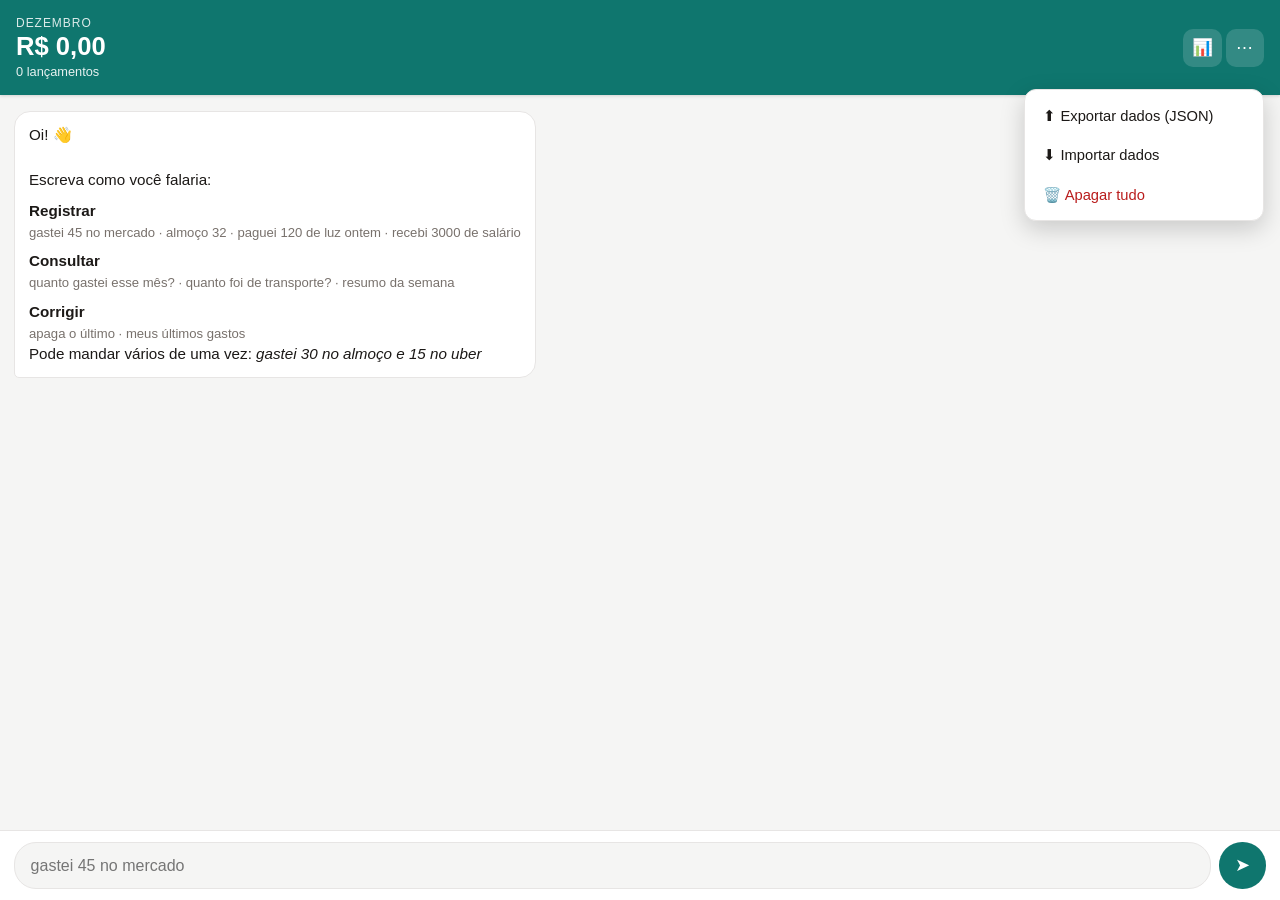
==== pwa/index.html @ ca09c341 "finance-bot: bot de gastos por conversa + PWA Interpretador duplo: regras locais (custo zero) ou Cla" ====
<!doctype html>
<html lang="pt-BR">
<head>
<meta charset="utf-8">
<meta name="viewport" content="width=device-width, initial-scale=1, viewport-fit=cover">
<title>Gastos</title>

<link rel="manifest" href="./manifest.json">
<link rel="icon" href="./icons/icon-192.png">
<link rel="apple-touch-icon" href="./icons/icon-192.png">
<meta name="theme-color" content="#0f766e">
<meta name="apple-mobile-web-app-capable" content="yes">
<meta name="apple-mobile-web-app-status-bar-style" content="black-translucent">
<meta name="apple-mobile-web-app-title" content="Gastos">
<meta name="description" content="Controle de gastos por conversa. Funciona offline, os dados ficam no seu aparelho.">

<link rel="stylesheet" href="./styles.css">
</head>
<body>

<header>
  <div class="cab-info">
    <div class="cab-mes" id="mes">—</div>
    <div class="cab-total" id="total">R$ 0,00</div>
    <div class="cab-saldo" id="saldo"></div>
  </div>
  <div class="cab-acoes">
    <button id="instalar" hidden title="Instalar app">⬇︎</button>
    <button id="resumo" title="Resumo do mês">📊</button>
    <button id="menu-btn" title="Menu" aria-haspopup="true">⋯</button>
  </div>

  <div id="menu" hidden role="menu">
    <button id="exportar" role="menuitem">⬆︎ Exportar dados (JSON)</button>
    <button id="importar" role="menuitem">⬇︎ Importar dados</button>
    <button id="apagar-tudo" role="menuitem" class="perigo">🗑️ Apagar tudo</button>
  </div>
</header>

<main id="feed" aria-live="polite"></main>

<form id="form" autocomplete="off">
  <input id="entrada" type="text" inputmode="text"
         placeholder="gastei 45 no mercado" aria-label="Nova mensagem">
  <button type="submit" aria-label="Enviar">➤</button>
</form>

<input type="file" id="arquivo" accept="application/json,.json" hidden>

<script src="./parser.js"></script>
<script src="./app.js"></script>
</body>
</html>
---- pwa/styles.css ----
:root {
  --bg: #f5f5f4;
  --superficie: #ffffff;
  --borda: #e7e5e4;
  --texto: #1c1917;
  --suave: #78716c;
  --acento: #0f766e;
  --acento-texto: #ffffff;
  --bolha-eu: #0f766e;
  --bolha-bot: #ffffff;
  --perigo: #b91c1c;
}

@media (prefers-color-scheme: dark) {
  :root {
    --bg: #1c1917;
    --superficie: #292524;
    --borda: #44403c;
    --texto: #f5f5f4;
    --suave: #a8a29e;
    --acento: #14b8a6;
    --acento-texto: #052e2b;
    --bolha-eu: #0f766e;
    --bolha-bot: #292524;
    --perigo: #f87171;
  }
}

* { box-sizing: border-box; }

html, body {
  margin: 0;
  height: 100%;
  overscroll-behavior: none;
}

body {
  display: flex;
  flex-direction: column;
  background: var(--bg);
  color: var(--texto);
  font: 16px/1.5 -apple-system, BlinkMacSystemFont, "Segoe UI", Roboto,
        "Helvetica Neue", Arial, sans-serif;
  -webkit-font-smoothing: antialiased;
}

/* ------------------------------------------------------------- cabeçalho */

header {
  position: relative;
  display: flex;
  align-items: center;
  justify-content: space-between;
  gap: .75rem;
  padding: calc(env(safe-area-inset-top) + .9rem) 1rem .9rem;
  background: var(--acento);
  color: var(--acento-texto);
  box-shadow: 0 1px 3px rgb(0 0 0 / .15);
  z-index: 10;
}

.cab-mes {
  font-size: .75rem;
  text-transform: uppercase;
  letter-spacing: .08em;
  opacity: .85;
}

.cab-total {
  font-size: 1.6rem;
  font-weight: 700;
  line-height: 1.15;
  font-variant-numeric: tabular-nums;
}

.cab-saldo {
  font-size: .8rem;
  opacity: .9;
  font-variant-numeric: tabular-nums;
}

.cab-acoes { display: flex; gap: .25rem; }

header button {
  background: rgb(255 255 255 / .15);
  color: inherit;
  border: 0;
  border-radius: 10px;
  width: 2.4rem;
  height: 2.4rem;
  font-size: 1.05rem;
  cursor: pointer;
}

header button:active { background: rgb(255 255 255 / .3); }

#menu {
  position: absolute;
  top: calc(100% - .4rem);
  right: 1rem;
  display: flex;
  flex-direction: column;
  min-width: 15rem;
  padding: .35rem;
  background: var(--superficie);
  color: var(--texto);
  border: 1px solid var(--borda);
  border-radius: 12px;
  box-shadow: 0 8px 24px rgb(0 0 0 / .18);
  z-index: 20;
}

#menu button {
  width: 100%;
  height: auto;
  padding: .7rem .8rem;
  background: transparent;
  color: inherit;
  border-radius: 8px;
  font-size: .92rem;
  text-align: left;
}

#menu button:active { background: var(--bg); }
#menu .perigo { color: var(--perigo); }

/* ------------------------------------------------------------------ feed */

main {
  flex: 1;
  overflow-y: auto;
  -webkit-overflow-scrolling: touch;
  padding: 1rem .9rem 1.5rem;
  display: flex;
  flex-direction: column;
  gap: .55rem;
}

.bolha {
  max-width: 85%;
  padding: .7rem .85rem;
  border-radius: 16px;
  font-size: .95rem;
  word-wrap: break-word;
  animation: surge .18s ease-out;
}

@keyframes surge {
  from { opacity: 0; transform: translateY(6px); }
  to   { opacity: 1; transform: none; }
}

@media (prefers-reduced-motion: reduce) {
  .bolha { animation: none; }
}

.bolha.eu {
  align-self: flex-end;
  background: var(--bolha-eu);
  color: #fff;
  border-bottom-right-radius: 5px;
}

.bolha.bot {
  align-self: flex-start;
  background: var(--bolha-bot);
  border: 1px solid var(--borda);
  border-bottom-left-radius: 5px;
}

.bolha .sub {
  display: block;
  color: var(--suave);
  font-size: .82rem;
}

.bolha.eu .sub { color: rgb(255 255 255 / .8); }

.barras { margin-top: .55rem; display: flex; flex-direction: column; gap: .5rem; }

.linha-barra .bar {
  font-family: ui-monospace, SFMono-Regular, Menlo, Consolas, monospace;
  font-size: .8rem;
  letter-spacing: -.5px;
  color: var(--acento);
}

.linha-barra .bar-v {
  margin-left: .4rem;
  font-weight: 600;
  font-variant-numeric: tabular-nums;
}

.lista { margin-top: .5rem; display: flex; flex-direction: column; gap: .5rem; }

.item { display: flex; flex-direction: column; }
.item > span:first-child { font-variant-numeric: tabular-nums; }

/* ---------------------------------------------------------------- entrada */

form {
  display: flex;
  gap: .5rem;
  padding: .7rem .9rem calc(env(safe-area-inset-bottom) + .7rem);
  background: var(--superficie);
  border-top: 1px solid var(--borda);
}

#entrada {
  flex: 1;
  min-width: 0;
  padding: .8rem .95rem;
  background: var(--bg);
  color: var(--texto);
  border: 1px solid var(--borda);
  border-radius: 22px;
  font-size: 16px; /* < 16px faz o iOS dar zoom ao focar */
}

#entrada:focus {
  outline: 2px solid var(--acento);
  outline-offset: -1px;
}

form button {
  flex: none;
  width: 2.9rem;
  height: 2.9rem;
  background: var(--acento);
  color: var(--acento-texto);
  border: 0;
  border-radius: 50%;
  font-size: 1.1rem;
  cursor: pointer;
}

form button:active { filter: brightness(.9); }
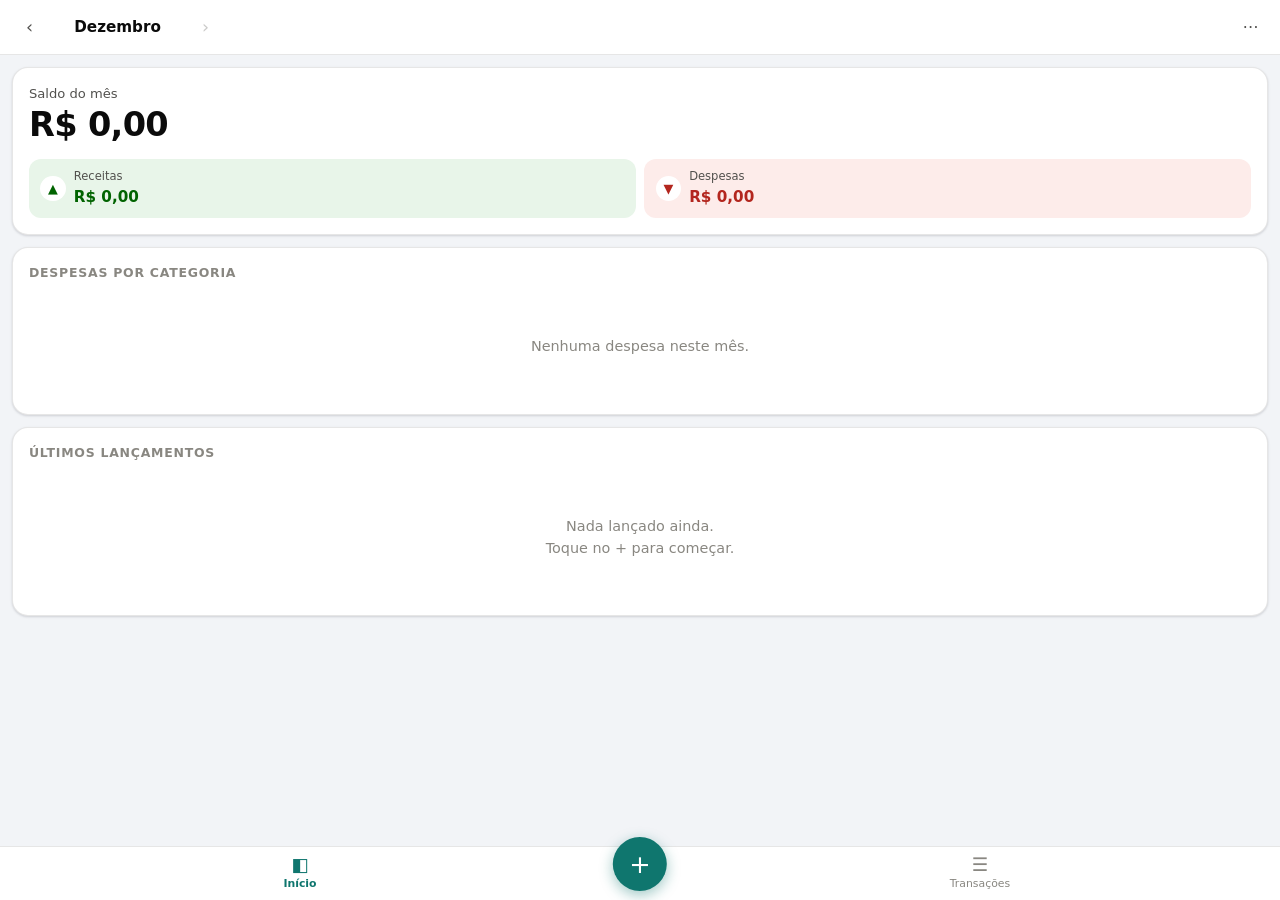
==== commit 25a8e892: "ui: painel em cards com composicao por categoria Substitui a interface de chat por um painel: seleto" ====
--- a/pwa/index.html
+++ b/pwa/index.html
@@ -10,40 +10,103 @@
 <link rel="apple-touch-icon" href="./icons/icon-192.png">
 <meta name="theme-color" content="#0f766e">
 <meta name="apple-mobile-web-app-capable" content="yes">
-<meta name="apple-mobile-web-app-status-bar-style" content="black-translucent">
+<meta name="apple-mobile-web-app-status-bar-style" content="default">
 <meta name="apple-mobile-web-app-title" content="Gastos">
-<meta name="description" content="Controle de gastos por conversa. Funciona offline, os dados ficam no seu aparelho.">
+<meta name="description" content="Controle de gastos por conversa. Funciona offline; os dados ficam no seu aparelho.">
 
 <link rel="stylesheet" href="./styles.css">
 </head>
 <body>
 
-<header>
-  <div class="cab-info">
-    <div class="cab-mes" id="mes">—</div>
-    <div class="cab-total" id="total">R$ 0,00</div>
-    <div class="cab-saldo" id="saldo"></div>
+<header class="topo">
+  <div class="mes-nav">
+    <button id="mes-ant" aria-label="Mês anterior">‹</button>
+    <div class="mes-nome" id="mes-nome" aria-live="polite">—</div>
+    <button id="mes-prox" aria-label="Próximo mês">›</button>
   </div>
-  <div class="cab-acoes">
-    <button id="instalar" hidden title="Instalar app">⬇︎</button>
-    <button id="resumo" title="Resumo do mês">📊</button>
-    <button id="menu-btn" title="Menu" aria-haspopup="true">⋯</button>
-  </div>
-
-  <div id="menu" hidden role="menu">
-    <button id="exportar" role="menuitem">⬆︎ Exportar dados (JSON)</button>
-    <button id="importar" role="menuitem">⬇︎ Importar dados</button>
-    <button id="apagar-tudo" role="menuitem" class="perigo">🗑️ Apagar tudo</button>
+  <div class="topo-acoes">
+    <button id="instalar" hidden aria-label="Instalar app" title="Instalar app">⬇</button>
+    <button id="menu-btn" aria-label="Menu" aria-haspopup="true">⋯</button>
   </div>
 </header>
 
-<main id="feed" aria-live="polite"></main>
+<div id="menu" hidden role="menu">
+  <button id="exportar" role="menuitem">⬆ Exportar dados (JSON)</button>
+  <button id="importar" role="menuitem">⬇ Importar dados</button>
+  <button id="apagar-tudo" role="menuitem" class="perigo">🗑 Apagar tudo</button>
+</div>
 
-<form id="form" autocomplete="off">
-  <input id="entrada" type="text" inputmode="text"
-         placeholder="gastei 45 no mercado" aria-label="Nova mensagem">
-  <button type="submit" aria-label="Enviar">➤</button>
-</form>
+<main>
+  <!-- ------------------------------------------------------------ início -->
+  <section class="tela" id="tela-inicio">
+    <div class="card">
+      <div class="saldo-rotulo">Saldo do mês</div>
+      <div class="saldo-valor" id="saldo-valor">R$ 0,00</div>
+      <div class="pilulas">
+        <div class="pilula entra">
+          <span class="seta" aria-hidden="true">▲</span>
+          <span class="pilula-txt">
+            <span class="pilula-rot">Receitas</span>
+            <span class="pilula-val" id="pill-receitas">R$ 0,00</span>
+          </span>
+        </div>
+        <div class="pilula sai">
+          <span class="seta" aria-hidden="true">▼</span>
+          <span class="pilula-txt">
+            <span class="pilula-rot">Despesas</span>
+            <span class="pilula-val" id="pill-despesas">R$ 0,00</span>
+          </span>
+        </div>
+      </div>
+    </div>
+
+    <div class="card" id="card-categorias">
+      <h2 class="card-titulo">Despesas por categoria</h2>
+      <div id="categorias-conteudo"></div>
+    </div>
+
+    <div class="card" id="card-recentes">
+      <h2 class="card-titulo">Últimos lançamentos</h2>
+      <div id="recentes-conteudo"></div>
+    </div>
+  </section>
+
+  <!-- ------------------------------------------------------- transações -->
+  <section class="tela" id="tela-transacoes" hidden>
+    <div class="card">
+      <h2 class="card-titulo">Todos os lançamentos do mês</h2>
+      <div id="transacoes-conteudo"></div>
+    </div>
+  </section>
+</main>
+
+<nav class="nav">
+  <button class="nav-item" id="nav-inicio" aria-current="page">
+    <span class="ico" aria-hidden="true">◧</span><span>Início</span>
+  </button>
+  <span></span>
+  <button class="nav-item" id="nav-transacoes">
+    <span class="ico" aria-hidden="true">☰</span><span>Transações</span>
+  </button>
+  <button class="fab" id="fab" aria-label="Novo lançamento">+</button>
+</nav>
+
+<div class="veu" id="veu" hidden></div>
+
+<div class="folha" id="folha" hidden role="dialog" aria-modal="true" aria-label="Novo lançamento">
+  <div class="puxador"></div>
+  <div class="folha-resposta" id="folha-resposta"></div>
+  <div class="dicas" id="dicas">
+    <button class="dica" data-t="gastei 45 no mercado">gastei 45 no mercado</button>
+    <button class="dica" data-t="almoço 32">almoço 32</button>
+    <button class="dica" data-t="recebi 3000 de salário">recebi 3000 de salário</button>
+    <button class="dica" data-t="quanto gastei esse mês?">quanto gastei?</button>
+  </div>
+  <form class="form-entrada" id="form" autocomplete="off">
+    <input id="entrada" type="text" placeholder="gastei 45 no mercado" aria-label="Escreva o lançamento">
+    <button type="submit" aria-label="Enviar">➤</button>
+  </form>
+</div>
 
 <input type="file" id="arquivo" accept="application/json,.json" hidden>
 
--- a/pwa/styles.css
+++ b/pwa/styles.css
@@ -1,237 +1,419 @@
+/* ==========================================================================
+   Tema. Superfícies validadas com o validador de paleta:
+   claro sobre #ffffff, escuro sobre #1e1e1e.
+   ========================================================================== */
+
 :root {
-  --bg: #f5f5f4;
-  --superficie: #ffffff;
-  --borda: #e7e5e4;
-  --texto: #1c1917;
-  --suave: #78716c;
-  --acento: #0f766e;
-  --acento-texto: #ffffff;
-  --bolha-eu: #0f766e;
-  --bolha-bot: #ffffff;
-  --perigo: #b91c1c;
+  color-scheme: light;
+
+  --plano:        #f2f4f7;   /* fundo da página */
+  --superficie:   #ffffff;   /* cards */
+  --borda:        rgba(11, 11, 11, .10);
+  --tinta:        #0b0b0b;
+  --tinta-2:      #52514e;
+  --tinta-fraca:  #898781;
+
+  --marca:        #0f766e;   /* chrome: nav ativa, FAB */
+  --marca-tinta:  #ffffff;
+
+  --receita:      #006300;   /* texto de entrada (contraste de texto) */
+  --receita-bg:   #e8f5e9;
+  --despesa:      #b3261e;
+  --despesa-bg:   #fdecea;
+
+  /* Slots categóricos — paleta documentada, ordem documentada. */
+  --s1: #2a78d6;  --s2: #eb6834;  --s3: #1baf7a;  --s4: #eda100;
+  --s5: #e87ba4;  --s6: #008300;  --s7: #4a3aa7;  --s8: #e34948;
+  --s-outros: #898781;
+
+  --sombra: 0 1px 2px rgb(16 24 40 / .06), 0 1px 3px rgb(16 24 40 / .10);
+  --raio: 16px;
 }
 
 @media (prefers-color-scheme: dark) {
-  :root {
-    --bg: #1c1917;
-    --superficie: #292524;
-    --borda: #44403c;
-    --texto: #f5f5f4;
-    --suave: #a8a29e;
-    --acento: #14b8a6;
-    --acento-texto: #052e2b;
-    --bolha-eu: #0f766e;
-    --bolha-bot: #292524;
-    --perigo: #f87171;
+  :root:not([data-tema="claro"]) {
+    color-scheme: dark;
+
+    --plano:        #121212;
+    --superficie:   #1e1e1e;
+    --borda:        rgba(255, 255, 255, .10);
+    --tinta:        #ffffff;
+    --tinta-2:      #c3c2b7;
+    --tinta-fraca:  #898781;
+
+    --marca:        #14b8a6;
+    --marca-tinta:  #052e2b;
+
+    --receita:      #0ca30c;
+    --receita-bg:   rgba(12, 163, 12, .14);
+    --despesa:      #f2857f;
+    --despesa-bg:   rgba(227, 73, 72, .16);
+
+    /* Mesmos oito matizes, degraus escolhidos para a superfície escura. */
+    --s1: #3987e5;  --s2: #d95926;  --s3: #199e70;  --s4: #c98500;
+    --s5: #d55181;  --s6: #008300;  --s7: #9085e9;  --s8: #e66767;
+    --s-outros: #898781;
+
+    --sombra: none;
   }
 }
 
-* { box-sizing: border-box; }
-
-html, body {
-  margin: 0;
-  height: 100%;
-  overscroll-behavior: none;
-}
+* { box-sizing: border-box; -webkit-tap-highlight-color: transparent; }
+
+html, body { margin: 0; height: 100%; overscroll-behavior-y: none; }
 
 body {
   display: flex;
   flex-direction: column;
-  background: var(--bg);
-  color: var(--texto);
-  font: 16px/1.5 -apple-system, BlinkMacSystemFont, "Segoe UI", Roboto,
-        "Helvetica Neue", Arial, sans-serif;
+  background: var(--plano);
+  color: var(--tinta);
+  font: 15px/1.5 system-ui, -apple-system, "Segoe UI", Roboto, sans-serif;
   -webkit-font-smoothing: antialiased;
 }
 
-/* ------------------------------------------------------------- cabeçalho */
-
-header {
-  position: relative;
+button { font: inherit; color: inherit; border: 0; background: none; cursor: pointer; }
+
+/* ============================================================ cabeçalho === */
+
+.topo {
   display: flex;
   align-items: center;
   justify-content: space-between;
-  gap: .75rem;
-  padding: calc(env(safe-area-inset-top) + .9rem) 1rem .9rem;
-  background: var(--acento);
-  color: var(--acento-texto);
-  box-shadow: 0 1px 3px rgb(0 0 0 / .15);
+  gap: .5rem;
+  padding: calc(env(safe-area-inset-top) + .6rem) .75rem .6rem;
+  background: var(--superficie);
+  border-bottom: 1px solid var(--borda);
+  position: sticky;
+  top: 0;
   z-index: 10;
 }
 
-.cab-mes {
-  font-size: .75rem;
-  text-transform: uppercase;
-  letter-spacing: .08em;
-  opacity: .85;
-}
-
-.cab-total {
-  font-size: 1.6rem;
-  font-weight: 700;
-  line-height: 1.15;
-  font-variant-numeric: tabular-nums;
-}
-
-.cab-saldo {
-  font-size: .8rem;
-  opacity: .9;
-  font-variant-numeric: tabular-nums;
-}
-
-.cab-acoes { display: flex; gap: .25rem; }
-
-header button {
-  background: rgb(255 255 255 / .15);
-  color: inherit;
-  border: 0;
-  border-radius: 10px;
-  width: 2.4rem;
-  height: 2.4rem;
-  font-size: 1.05rem;
-  cursor: pointer;
-}
-
-header button:active { background: rgb(255 255 255 / .3); }
+.mes-nav { display: flex; align-items: center; gap: .15rem; }
+
+.mes-nav button {
+  width: 2.2rem; height: 2.2rem;
+  border-radius: 50%;
+  color: var(--tinta-2);
+  font-size: 1.1rem;
+}
+.mes-nav button:active { background: var(--plano); }
+
+.mes-nome {
+  min-width: 8.5rem;
+  text-align: center;
+  font-weight: 600;
+  font-size: .95rem;
+  text-transform: capitalize;
+}
+
+.topo-acoes { display: flex; gap: .1rem; }
+.topo-acoes button {
+  width: 2.2rem; height: 2.2rem;
+  border-radius: 50%;
+  color: var(--tinta-2);
+  font-size: 1rem;
+}
+.topo-acoes button:active { background: var(--plano); }
+
+/* menu suspenso.
+   O [hidden] precisa vir DEPOIS e explícito: `display:flex` abaixo venceria o
+   `display:none` que o atributo hidden aplica por padrão, e o menu nasceria
+   aberto por cima do conteúdo. */
+#menu[hidden] { display: none; }
 
 #menu {
-  position: absolute;
-  top: calc(100% - .4rem);
-  right: 1rem;
-  display: flex;
-  flex-direction: column;
+  position: fixed;
+  top: calc(env(safe-area-inset-top) + 3.2rem);
+  right: .75rem;
+  display: flex; flex-direction: column;
   min-width: 15rem;
-  padding: .35rem;
-  background: var(--superficie);
-  color: var(--texto);
+  padding: .3rem;
+  background: var(--superficie);
   border: 1px solid var(--borda);
   border-radius: 12px;
-  box-shadow: 0 8px 24px rgb(0 0 0 / .18);
-  z-index: 20;
-}
-
+  box-shadow: 0 8px 28px rgb(16 24 40 / .18);
+  z-index: 60;
+}
 #menu button {
-  width: 100%;
-  height: auto;
   padding: .7rem .8rem;
-  background: transparent;
-  color: inherit;
   border-radius: 8px;
-  font-size: .92rem;
   text-align: left;
-}
-
-#menu button:active { background: var(--bg); }
-#menu .perigo { color: var(--perigo); }
-
-/* ------------------------------------------------------------------ feed */
+  font-size: .9rem;
+}
+#menu button:active { background: var(--plano); }
+#menu .perigo { color: var(--despesa); }
+
+/* ================================================================ telas === */
 
 main {
   flex: 1;
   overflow-y: auto;
   -webkit-overflow-scrolling: touch;
-  padding: 1rem .9rem 1.5rem;
+  padding: .75rem .75rem 6.5rem;
+}
+
+.tela[hidden] { display: none; }
+
+.card {
+  background: var(--superficie);
+  border: 1px solid var(--borda);
+  border-radius: var(--raio);
+  box-shadow: var(--sombra);
+  padding: 1rem;
+  margin-bottom: .75rem;
+}
+
+.card-titulo {
+  margin: 0 0 .85rem;
+  font-size: .78rem;
+  font-weight: 600;
+  letter-spacing: .06em;
+  text-transform: uppercase;
+  color: var(--tinta-fraca);
+}
+
+/* --------------------------------------------------------------- saldo --- */
+
+.saldo-rotulo { font-size: .82rem; color: var(--tinta-2); }
+
+/* Figura-herói: sans do sistema, figuras proporcionais (nada de tabular). */
+.saldo-valor {
+  font-size: 2.1rem;
+  font-weight: 700;
+  line-height: 1.15;
+  letter-spacing: -.02em;
+  margin: .1rem 0 .9rem;
+}
+
+.pilulas { display: grid; grid-template-columns: 1fr 1fr; gap: .55rem; }
+
+.pilula {
+  display: flex; align-items: center; gap: .5rem;
+  padding: .6rem .7rem;
+  border-radius: 12px;
+}
+.pilula.entra { background: var(--receita-bg); }
+.pilula.sai   { background: var(--despesa-bg); }
+
+.pilula .seta {
+  width: 1.6rem; height: 1.6rem;
+  display: grid; place-items: center;
+  border-radius: 50%;
+  font-size: .8rem;
+  background: var(--superficie);
+}
+.pilula.entra .seta { color: var(--receita); }
+.pilula.sai   .seta { color: var(--despesa); }
+
+.pilula-txt { display: flex; flex-direction: column; min-width: 0; }
+.pilula-rot { font-size: .72rem; color: var(--tinta-2); }
+.pilula-val { font-weight: 600; font-size: .95rem; }
+.pilula.entra .pilula-val { color: var(--receita); }
+.pilula.sai   .pilula-val { color: var(--despesa); }
+
+/* ---------------------------------------------------------- composição --- */
+
+.total-linha {
+  display: flex; align-items: baseline; justify-content: space-between;
+  margin-bottom: .7rem;
+}
+.total-valor { font-size: 1.4rem; font-weight: 700; letter-spacing: -.01em; }
+.total-nota { font-size: .75rem; color: var(--tinta-fraca); }
+
+/* Barra empilhada: composição de relance. Vãos de 2px na cor da superfície
+   separam os segmentos — sem contorno em volta das marcas. */
+.barra-comp {
   display: flex;
-  flex-direction: column;
-  gap: .55rem;
-}
+  gap: 2px;
+  height: 12px;
+  margin-bottom: 1rem;
+  border-radius: 6px;
+  overflow: hidden;
+  background: var(--plano);
+}
+.barra-comp > span { display: block; min-width: 3px; }
+
+.linhas-cat { display: flex; flex-direction: column; }
+
+.linha-cat {
+  display: grid;
+  grid-template-columns: 10px 1fr auto;
+  align-items: center;
+  gap: .6rem;
+  padding: .5rem 0;
+  border-top: 1px solid var(--borda);
+}
+.linha-cat:first-child { border-top: 0; }
+
+.ponto { width: 10px; height: 10px; border-radius: 3px; }
+
+.cat-nome { font-size: .9rem; }
+.cat-qtd { font-size: .75rem; color: var(--tinta-fraca); }
+
+.cat-num { text-align: right; }
+.cat-valor { font-weight: 600; font-size: .9rem; font-variant-numeric: tabular-nums; }
+.cat-pct { font-size: .75rem; color: var(--tinta-fraca); font-variant-numeric: tabular-nums; }
+
+/* ---------------------------------------------------------- lançamentos --- */
+
+.dia-rotulo {
+  margin: 1rem .25rem .4rem;
+  font-size: .75rem;
+  font-weight: 600;
+  color: var(--tinta-fraca);
+  text-transform: uppercase;
+  letter-spacing: .05em;
+}
+.dia-rotulo:first-child { margin-top: 0; }
+
+.lanc {
+  display: grid;
+  grid-template-columns: 2.3rem 1fr auto;
+  align-items: center;
+  gap: .7rem;
+  padding: .65rem 0;
+  border-top: 1px solid var(--borda);
+  width: 100%;
+  text-align: left;
+}
+.lanc:first-of-type { border-top: 0; }
+
+.lanc-icone {
+  width: 2.3rem; height: 2.3rem;
+  display: grid; place-items: center;
+  border-radius: 10px;
+  background: var(--plano);
+  font-size: 1rem;
+}
+.lanc-desc { font-size: .92rem; overflow-wrap: anywhere; }
+.lanc-cat { font-size: .75rem; color: var(--tinta-fraca); }
+.lanc-valor { font-weight: 600; font-size: .95rem; font-variant-numeric: tabular-nums; white-space: nowrap; }
+.lanc-valor.entra { color: var(--receita); }
+
+.vazio {
+  padding: 2.5rem 1rem;
+  text-align: center;
+  color: var(--tinta-fraca);
+  font-size: .9rem;
+}
+.vazio strong { display: block; color: var(--tinta-2); margin-bottom: .3rem; font-size: 1rem; }
+
+/* =========================================================== navegação === */
+
+.nav {
+  position: fixed;
+  left: 0; right: 0; bottom: 0;
+  display: grid;
+  grid-template-columns: 1fr 5rem 1fr;
+  align-items: center;
+  padding-bottom: env(safe-area-inset-bottom);
+  background: var(--superficie);
+  border-top: 1px solid var(--borda);
+  z-index: 40;
+}
+
+.nav-item {
+  display: flex; flex-direction: column; align-items: center; gap: .1rem;
+  padding: .55rem 0 .5rem;
+  color: var(--tinta-fraca);
+  font-size: .68rem;
+}
+.nav-item .ico { font-size: 1.15rem; line-height: 1; }
+.nav-item[aria-current="page"] { color: var(--marca); font-weight: 600; }
+
+.fab {
+  position: absolute;
+  left: 50%;
+  bottom: calc(env(safe-area-inset-bottom) + .55rem);
+  transform: translateX(-50%);
+  width: 3.4rem; height: 3.4rem;
+  border-radius: 50%;
+  background: var(--marca);
+  color: var(--marca-tinta);
+  font-size: 1.6rem;
+  display: grid; place-items: center;
+  box-shadow: 0 4px 14px rgb(15 118 110 / .4);
+}
+.fab:active { filter: brightness(.92); }
+
+/* ============================================================== folha === */
+
+.veu {
+  position: fixed; inset: 0;
+  background: rgb(0 0 0 / .45);
+  z-index: 50;
+}
+.veu[hidden] { display: none; }
+
+.folha {
+  position: fixed;
+  left: 0; right: 0; bottom: 0;
+  z-index: 55;
+  background: var(--superficie);
+  border-radius: 20px 20px 0 0;
+  padding: .9rem .9rem calc(env(safe-area-inset-bottom) + .9rem);
+  box-shadow: 0 -6px 28px rgb(16 24 40 / .22);
+  animation: sobe .2s ease-out;
+}
+.folha[hidden] { display: none; }
+
+@keyframes sobe { from { transform: translateY(100%); } to { transform: none; } }
+@media (prefers-reduced-motion: reduce) { .folha { animation: none; } }
+
+.puxador {
+  width: 2.5rem; height: 4px;
+  margin: 0 auto .8rem;
+  border-radius: 2px;
+  background: var(--borda);
+}
+
+.folha-resposta {
+  max-height: 45vh;
+  overflow-y: auto;
+  display: flex; flex-direction: column; gap: .5rem;
+  margin-bottom: .75rem;
+}
+.folha-resposta:empty { display: none; }
 
 .bolha {
-  max-width: 85%;
-  padding: .7rem .85rem;
-  border-radius: 16px;
-  font-size: .95rem;
-  word-wrap: break-word;
-  animation: surge .18s ease-out;
-}
-
-@keyframes surge {
-  from { opacity: 0; transform: translateY(6px); }
-  to   { opacity: 1; transform: none; }
-}
-
-@media (prefers-reduced-motion: reduce) {
-  .bolha { animation: none; }
-}
-
-.bolha.eu {
-  align-self: flex-end;
-  background: var(--bolha-eu);
-  color: #fff;
-  border-bottom-right-radius: 5px;
-}
-
-.bolha.bot {
-  align-self: flex-start;
-  background: var(--bolha-bot);
+  padding: .65rem .8rem;
+  border-radius: 14px;
+  font-size: .9rem;
+  max-width: 92%;
+}
+.bolha.eu { align-self: flex-end; background: var(--marca); color: var(--marca-tinta); }
+.bolha.bot { align-self: flex-start; background: var(--plano); }
+.bolha .sub { display: block; color: var(--tinta-fraca); font-size: .8rem; }
+.bolha.eu .sub { color: rgb(255 255 255 / .8); }
+
+.dicas { display: flex; flex-wrap: wrap; gap: .35rem; margin-bottom: .7rem; }
+.dica {
+  padding: .35rem .6rem;
   border: 1px solid var(--borda);
-  border-bottom-left-radius: 5px;
-}
-
-.bolha .sub {
-  display: block;
-  color: var(--suave);
-  font-size: .82rem;
-}
-
-.bolha.eu .sub { color: rgb(255 255 255 / .8); }
-
-.barras { margin-top: .55rem; display: flex; flex-direction: column; gap: .5rem; }
-
-.linha-barra .bar {
-  font-family: ui-monospace, SFMono-Regular, Menlo, Consolas, monospace;
-  font-size: .8rem;
-  letter-spacing: -.5px;
-  color: var(--acento);
-}
-
-.linha-barra .bar-v {
-  margin-left: .4rem;
-  font-weight: 600;
-  font-variant-numeric: tabular-nums;
-}
-
-.lista { margin-top: .5rem; display: flex; flex-direction: column; gap: .5rem; }
-
-.item { display: flex; flex-direction: column; }
-.item > span:first-child { font-variant-numeric: tabular-nums; }
-
-/* ---------------------------------------------------------------- entrada */
-
-form {
-  display: flex;
-  gap: .5rem;
-  padding: .7rem .9rem calc(env(safe-area-inset-bottom) + .7rem);
-  background: var(--superficie);
-  border-top: 1px solid var(--borda);
-}
+  border-radius: 999px;
+  font-size: .78rem;
+  color: var(--tinta-2);
+}
+.dica:active { background: var(--plano); }
+
+.form-entrada { display: flex; gap: .5rem; }
 
 #entrada {
-  flex: 1;
-  min-width: 0;
+  flex: 1; min-width: 0;
   padding: .8rem .95rem;
-  background: var(--bg);
-  color: var(--texto);
+  background: var(--plano);
+  color: var(--tinta);
   border: 1px solid var(--borda);
   border-radius: 22px;
-  font-size: 16px; /* < 16px faz o iOS dar zoom ao focar */
-}
-
-#entrada:focus {
-  outline: 2px solid var(--acento);
-  outline-offset: -1px;
-}
-
-form button {
+  font-size: 16px;         /* < 16px faz o iOS dar zoom ao focar */
+}
+#entrada:focus { outline: 2px solid var(--marca); outline-offset: -1px; }
+
+.form-entrada button {
   flex: none;
-  width: 2.9rem;
-  height: 2.9rem;
-  background: var(--acento);
-  color: var(--acento-texto);
-  border: 0;
+  width: 2.9rem; height: 2.9rem;
   border-radius: 50%;
-  font-size: 1.1rem;
-  cursor: pointer;
-}
-
-form button:active { filter: brightness(.9); }
+  background: var(--marca);
+  color: var(--marca-tinta);
+  font-size: 1.05rem;
+}
